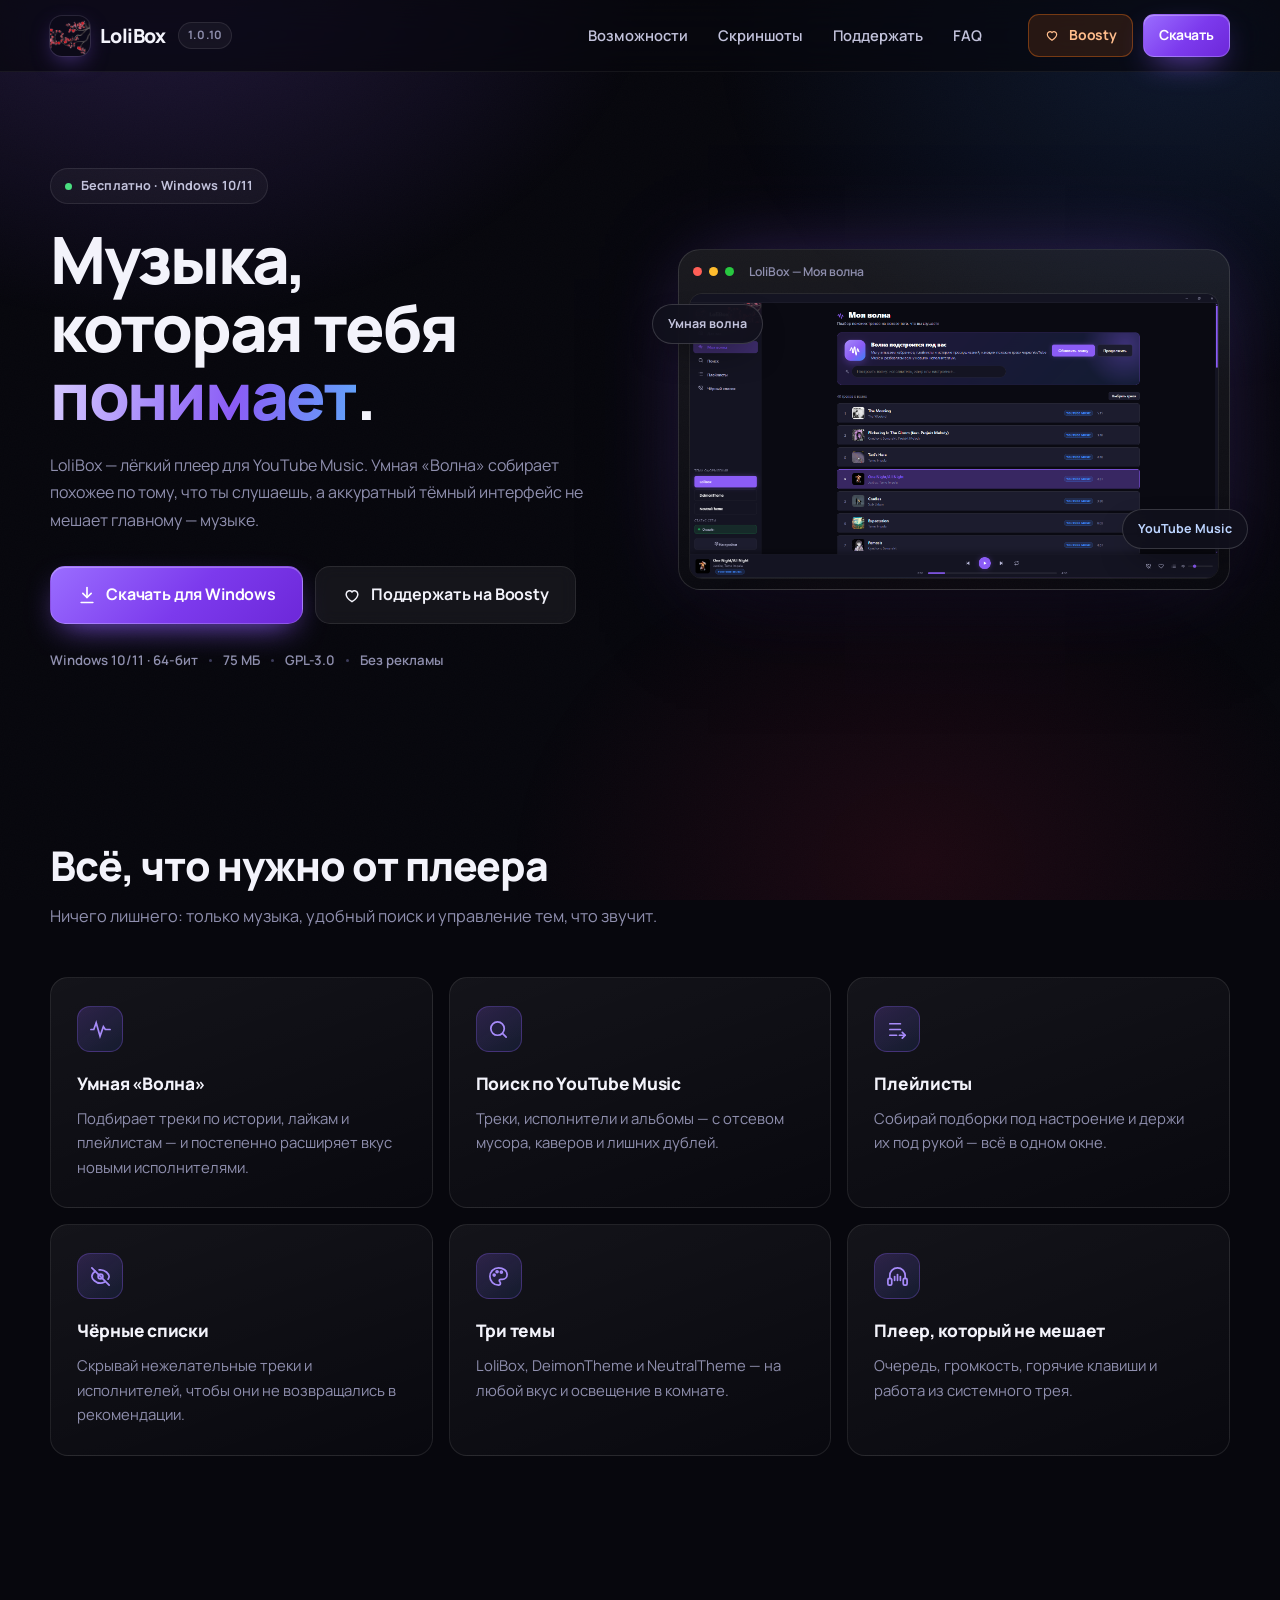
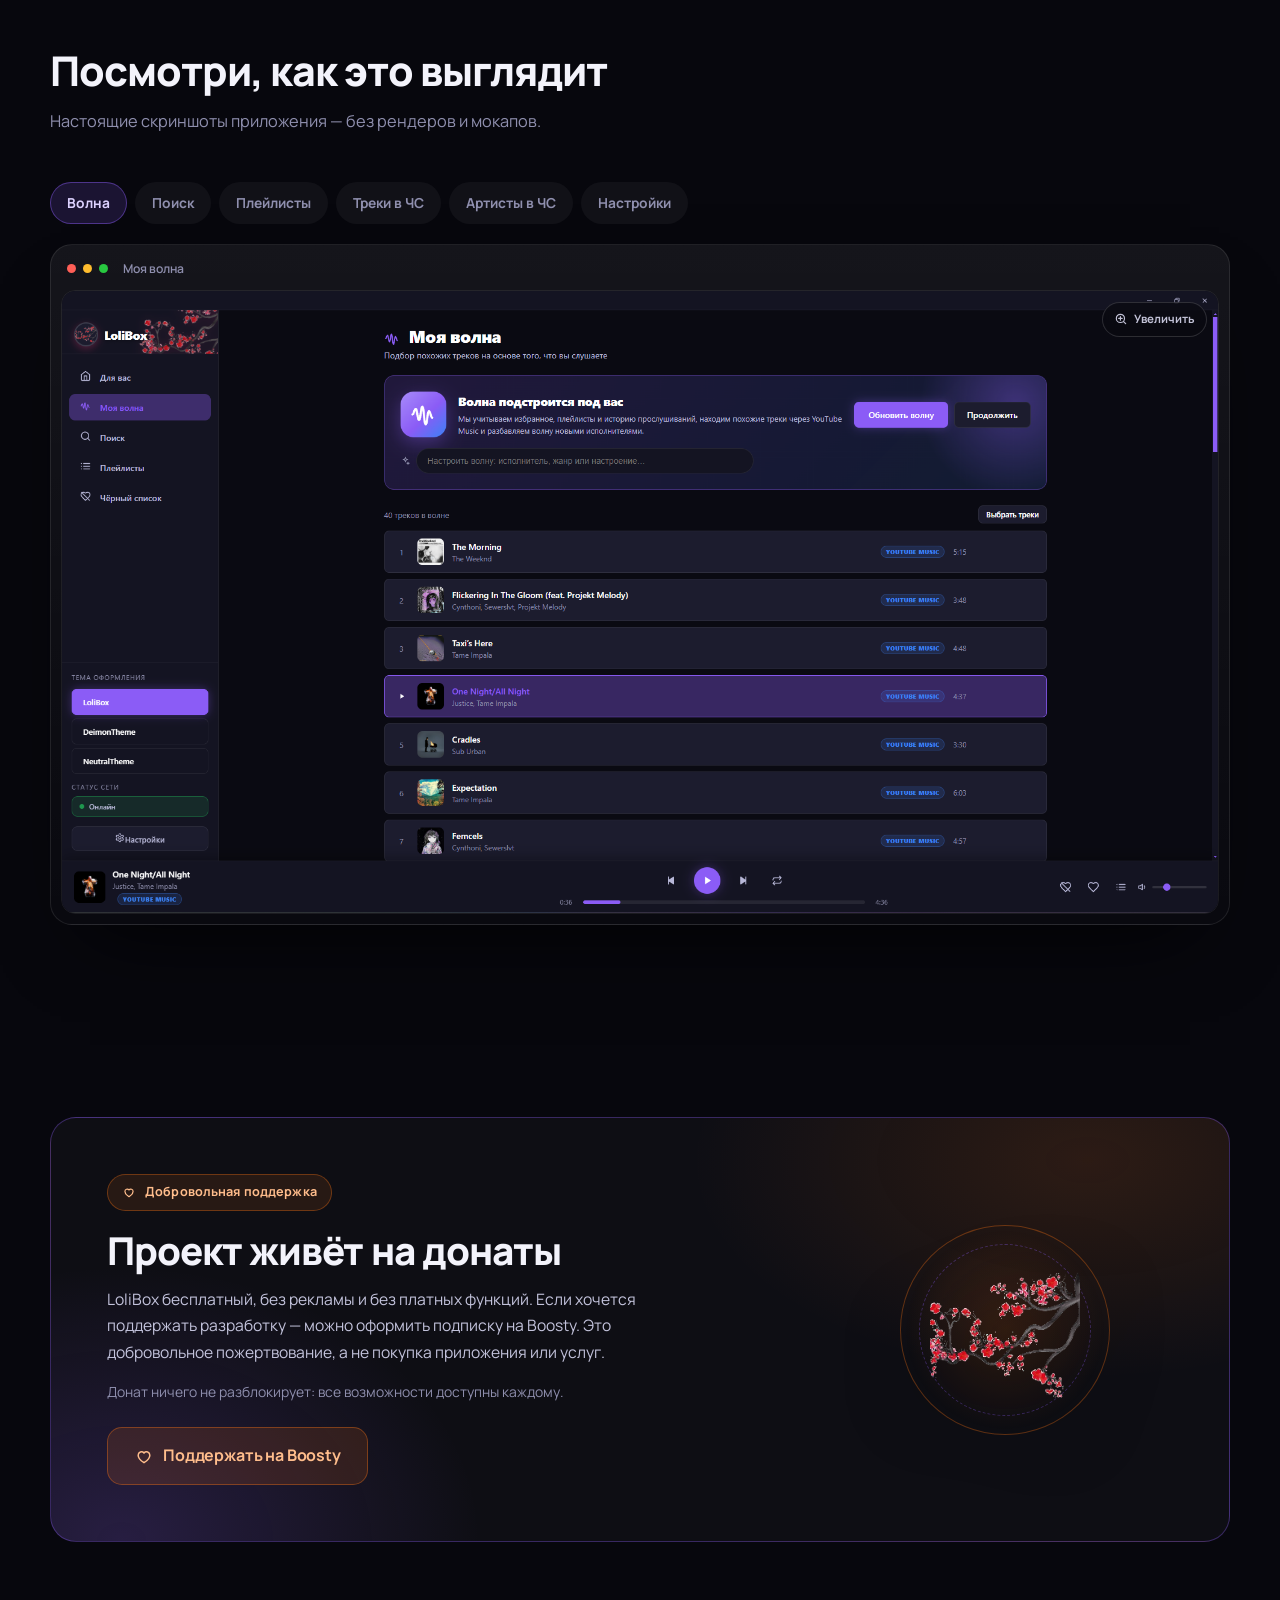
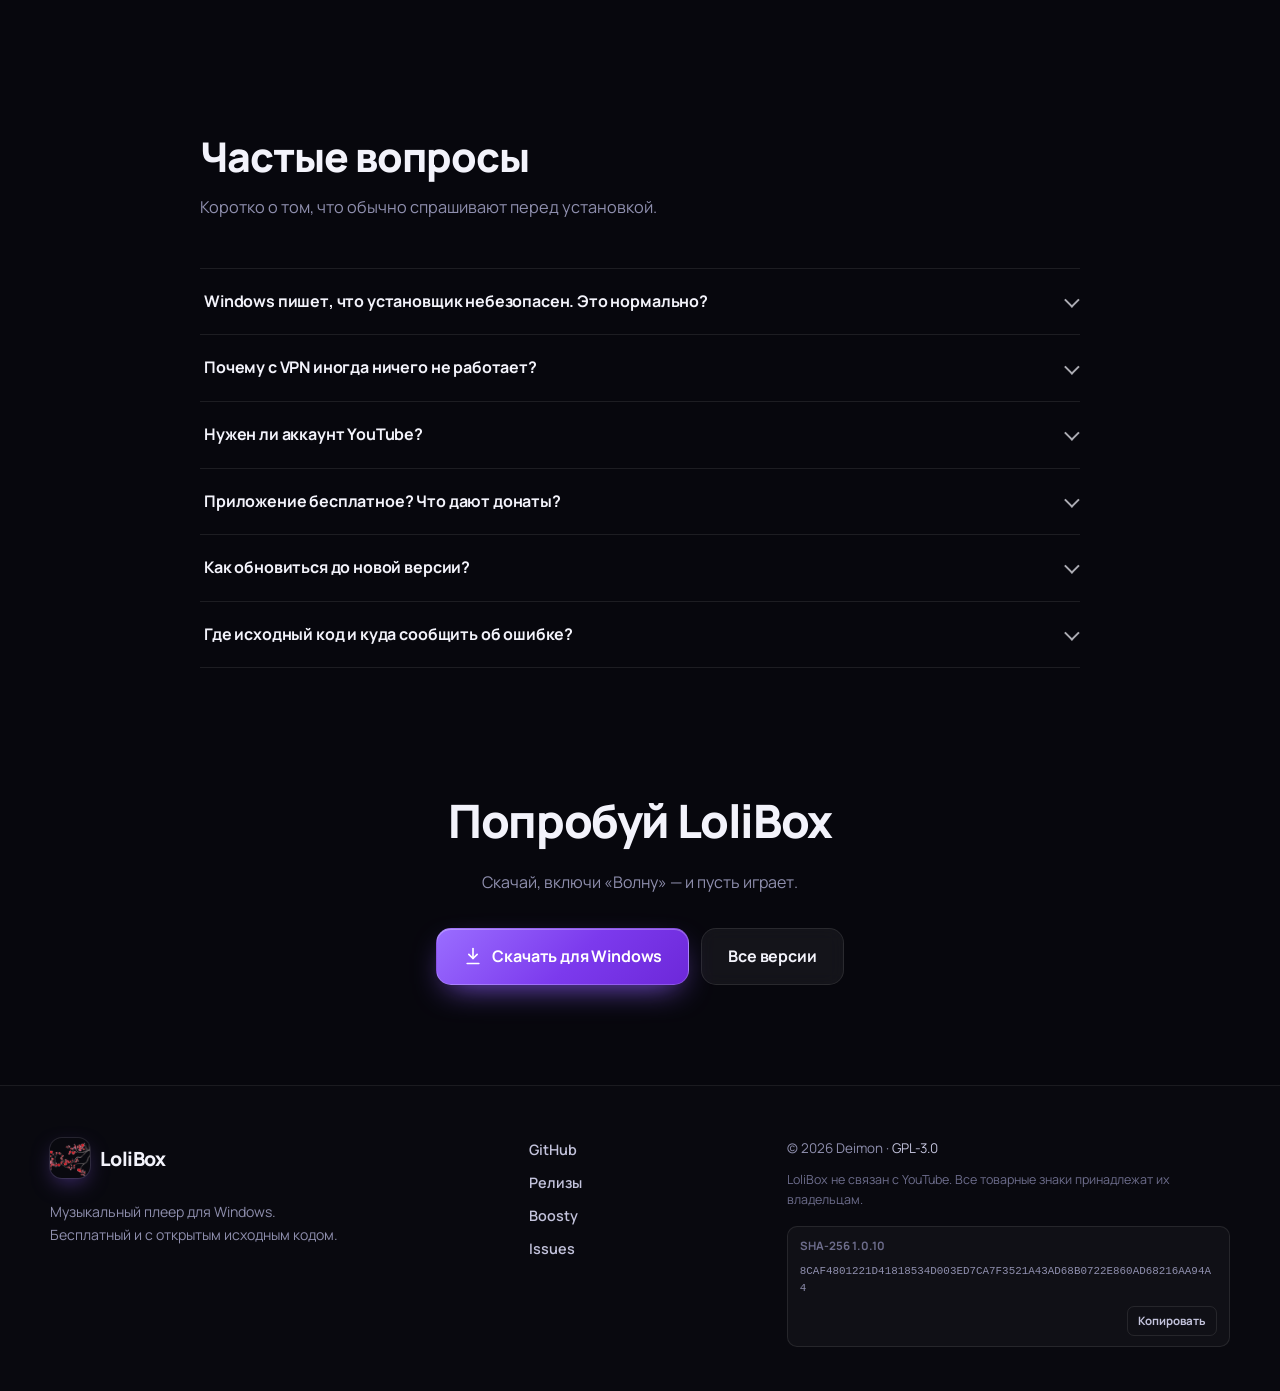
==== index.html @ 591a40e1 "site: initial" ====
<!doctype html>
<html lang="ru">
<head>
  <meta charset="utf-8">
  <meta name="viewport" content="width=device-width, initial-scale=1">
  <title>LoliBox — музыкальный плеер для Windows</title>
  <meta name="description" content="LoliBox — бесплатный плеер для YouTube Music на Windows: умная «Волна», поиск, плейлисты, чёрные списки и тёмные темы. Без рекламы и подписок.">
  <meta name="theme-color" content="#08080f">
  <meta name="color-scheme" content="dark">

  <link rel="canonical" href="https://lolibox.pages.dev/">

  <meta property="og:type" content="website">
  <meta property="og:site_name" content="LoliBox">
  <meta property="og:locale" content="ru_RU">
  <meta property="og:url" content="https://lolibox.pages.dev/">
  <meta property="og:title" content="LoliBox — музыкальный плеер для Windows">
  <meta property="og:description" content="Бесплатный плеер для YouTube Music: умная «Волна», плейлисты, чёрные списки и тёмные темы.">
  <meta property="og:image" content="https://lolibox.pages.dev/assets/og-image.png">
  <meta property="og:image:width" content="1200">
  <meta property="og:image:height" content="630">
  <meta property="og:image:alt" content="LoliBox — музыкальный плеер для Windows">
  <meta name="twitter:card" content="summary_large_image">
  <meta name="twitter:image" content="https://lolibox.pages.dev/assets/og-image.png">

  <link rel="icon" href="favicon.ico" sizes="any">
  <link rel="apple-touch-icon" href="assets/apple-touch-icon.png">
  <link rel="preload" href="assets/fonts/manrope-cyrillic.woff2" as="font" type="font/woff2" crossorigin>
  <link rel="preload" href="assets/fonts/manrope-latin.woff2" as="font" type="font/woff2" crossorigin>
  <link rel="stylesheet" href="styles.css">
</head>
<body>
  <div class="bg-glow" aria-hidden="true"></div>
  <div class="bg-noise" aria-hidden="true"></div>

  <header class="site-header">
    <div class="container header-inner">
      <a class="brand" href="#top" aria-label="LoliBox — на главную">
        <img class="brand-logo" src="assets/logo.png" alt="" width="40" height="40">
        <span class="brand-name">LoliBox</span>
        <span class="brand-version" data-version>1.0.10</span>
      </a>

      <nav class="site-nav" aria-label="Основная навигация">
        <a href="#features">Возможности</a>
        <a href="#screenshots">Скриншоты</a>
        <a href="#donate">Поддержать</a>
        <a href="#faq">FAQ</a>
      </nav>

      <div class="header-actions">
        <a class="btn btn-boosty btn-sm" href="https://boosty.to/de1mon" target="_blank" rel="noopener noreferrer">
          <svg viewBox="0 0 24 24" width="16" height="16" fill="none" stroke="currentColor" stroke-width="1.8" aria-hidden="true"><path d="M12 20s-7-4.35-7-9a4 4 0 0 1 7-2.65A4 4 0 0 1 19 11c0 4.65-7 9-7 9Z"/></svg>
          Boosty
        </a>
        <a class="btn btn-primary btn-sm" href="https://github.com/Deirmos/LoliBox/releases/download/v1.0.10/LoliBox-Setup-1.0.10.exe" data-download>
          Скачать
        </a>
      </div>
    </div>
  </header>

  <main id="top">
    <!-- ── Hero ─────────────────────────────────────────────── -->
    <section class="hero">
      <div class="container hero-grid">
        <div class="hero-copy reveal">
          <span class="eyebrow">
            <span class="pulse-dot" aria-hidden="true"></span>
            Бесплатно · Windows 10/11
          </span>

          <h1>
            Музыка,<br>
            которая тебя <span class="gradient">понимает</span>.
          </h1>

          <p class="lead">
            LoliBox — лёгкий плеер для YouTube Music. Умная «Волна» собирает похожее
            по тому, что ты слушаешь, а аккуратный тёмный интерфейс не мешает
            главному — музыке.
          </p>

          <div class="cta-row">
            <a class="btn btn-primary btn-lg" href="https://github.com/Deirmos/LoliBox/releases/download/v1.0.10/LoliBox-Setup-1.0.10.exe" data-download>
              <svg viewBox="0 0 24 24" width="20" height="20" fill="none" stroke="currentColor" stroke-width="2" stroke-linecap="round" stroke-linejoin="round" aria-hidden="true"><path d="M12 3v12"/><path d="m7 10 5 5 5-5"/><path d="M5 21h14"/></svg>
              <span>Скачать для Windows</span>
            </a>
            <a class="btn btn-ghost btn-lg" href="https://boosty.to/de1mon" target="_blank" rel="noopener noreferrer">
              <svg viewBox="0 0 24 24" width="20" height="20" fill="none" stroke="currentColor" stroke-width="1.8" aria-hidden="true"><path d="M12 20s-7-4.35-7-9a4 4 0 0 1 7-2.65A4 4 0 0 1 19 11c0 4.65-7 9-7 9Z"/></svg>
              Поддержать на Boosty
            </a>
          </div>

          <ul class="hero-meta">
            <li>Windows 10/11 · 64-бит</li>
            <li><span data-size>75 МБ</span></li>
            <li>GPL-3.0</li>
            <li>Без рекламы</li>
          </ul>
        </div>

        <div class="hero-visual reveal">
          <div class="app-frame">
            <div class="app-frame-bar" aria-hidden="true">
              <span></span><span></span><span></span>
              <em>LoliBox — Моя волна</em>
            </div>
            <img src="assets/screenshots/wave.png"
                 alt="Главный экран LoliBox с подборкой «Моя волна»"
                 width="1920" height="1027" fetchpriority="high" decoding="async">
          </div>
          <span class="float-chip float-chip-a">Умная волна</span>
          <span class="float-chip float-chip-b">YouTube Music</span>
        </div>
      </div>
    </section>

    <!-- ── Features ─────────────────────────────────────────── -->
    <section class="section" id="features">
      <div class="container">
        <div class="section-head reveal">
          <h2>Всё, что нужно от плеера</h2>
          <p>Ничего лишнего: только музыка, удобный поиск и управление тем, что звучит.</p>
        </div>

        <div class="feature-grid">
          <article class="feature-card reveal">
            <div class="feature-icon">
              <svg viewBox="0 0 24 24" fill="none" stroke="currentColor" stroke-width="1.8" stroke-linecap="round" aria-hidden="true"><path d="M2 12h3l2.5-7 4 14 3.5-10 2 3H22"/></svg>
            </div>
            <h3>Умная «Волна»</h3>
            <p>Подбирает треки по истории, лайкам и плейлистам — и постепенно расширяет вкус новыми исполнителями.</p>
          </article>

          <article class="feature-card reveal">
            <div class="feature-icon">
              <svg viewBox="0 0 24 24" fill="none" stroke="currentColor" stroke-width="1.8" stroke-linecap="round" aria-hidden="true"><circle cx="11" cy="11" r="7"/><path d="m20 20-3.6-3.6"/></svg>
            </div>
            <h3>Поиск по YouTube Music</h3>
            <p>Треки, исполнители и альбомы — с отсевом мусора, каверов и лишних дублей.</p>
          </article>

          <article class="feature-card reveal">
            <div class="feature-icon">
              <svg viewBox="0 0 24 24" fill="none" stroke="currentColor" stroke-width="1.8" stroke-linecap="round" stroke-linejoin="round" aria-hidden="true"><path d="M4 6h11"/><path d="M4 12h11"/><path d="M4 18h7"/><path d="m17 15 3 3-3 3"/><path d="M20 18h-6"/></svg>
            </div>
            <h3>Плейлисты</h3>
            <p>Собирай подборки под настроение и держи их под рукой — всё в одном окне.</p>
          </article>

          <article class="feature-card reveal">
            <div class="feature-icon">
              <svg viewBox="0 0 24 24" fill="none" stroke="currentColor" stroke-width="1.8" stroke-linecap="round" stroke-linejoin="round" aria-hidden="true"><path d="M3 3l18 18"/><path d="M10.6 5.1A9.8 9.8 0 0 1 12 5c5 0 9 4.5 9 7 0 .8-.4 1.8-1.1 2.8"/><path d="M6.6 6.6C4.4 8 3 10.1 3 12c0 2.5 4 7 9 7 1.6 0 3-.5 4.3-1.2"/><circle cx="12" cy="12" r="2.5"/></svg>
            </div>
            <h3>Чёрные списки</h3>
            <p>Скрывай нежелательные треки и исполнителей, чтобы они не возвращались в рекомендации.</p>
          </article>

          <article class="feature-card reveal">
            <div class="feature-icon">
              <svg viewBox="0 0 24 24" fill="none" stroke="currentColor" stroke-width="1.8" stroke-linecap="round" stroke-linejoin="round" aria-hidden="true"><path d="M12 3a9 9 0 1 0 0 18c1.4 0 2-1 2-2 0-1.4-1.2-1.6-1.2-2.6 0-.8.7-1.4 1.6-1.4H16a5 5 0 0 0 5-5c0-4-4-7-9-7Z"/><circle cx="7.5" cy="10.5" r="1"/><circle cx="10.5" cy="7" r="1"/><circle cx="15" cy="7.5" r="1"/></svg>
            </div>
            <h3>Три темы</h3>
            <p>LoliBox, DeimonTheme и NeutralTheme — на любой вкус и освещение в комнате.</p>
          </article>

          <article class="feature-card reveal">
            <div class="feature-icon">
              <svg viewBox="0 0 24 24" fill="none" stroke="currentColor" stroke-width="1.8" stroke-linecap="round" stroke-linejoin="round" aria-hidden="true"><path d="M4 14v-3a8 8 0 0 1 16 0v3"/><rect x="2" y="14" width="4" height="7" rx="1.5"/><rect x="18" y="14" width="4" height="7" rx="1.5"/><path d="M9 12v4"/><path d="M12 10v6"/><path d="M15 12v4"/></svg>
            </div>
            <h3>Плеер, который не мешает</h3>
            <p>Очередь, громкость, горячие клавиши и работа из системного трея.</p>
          </article>
        </div>
      </div>
    </section>

    <!-- ── Screenshots ──────────────────────────────────────── -->
    <section class="section" id="screenshots">
      <div class="container">
        <div class="section-head reveal">
          <h2>Посмотри, как это выглядит</h2>
          <p>Настоящие скриншоты приложения — без рендеров и мокапов.</p>
        </div>

        <div class="shot-tabs reveal" role="tablist" aria-label="Экраны приложения">
          <button class="shot-tab is-active" role="tab" aria-selected="true" data-shot="assets/screenshots/wave.png" data-title="Моя волна" data-alt="Экран «Моя волна» с подборкой треков">Волна</button>
          <button class="shot-tab" role="tab" aria-selected="false" data-shot="assets/screenshots/search.png" data-title="Поиск" data-alt="Экран поиска по YouTube Music">Поиск</button>
          <button class="shot-tab" role="tab" aria-selected="false" data-shot="assets/screenshots/playlists.png" data-title="Плейлисты" data-alt="Экран со списком плейлистов">Плейлисты</button>
          <button class="shot-tab" role="tab" aria-selected="false" data-shot="assets/screenshots/blacklist-tracks.png" data-title="Чёрный список — треки" data-alt="Чёрный список треков">Треки в ЧС</button>
          <button class="shot-tab" role="tab" aria-selected="false" data-shot="assets/screenshots/blacklist-artists.png" data-title="Чёрный список — исполнители" data-alt="Чёрный список исполнителей">Артисты в ЧС</button>
          <button class="shot-tab" role="tab" aria-selected="false" data-shot="assets/screenshots/settings.png" data-title="Настройки" data-alt="Экран настроек приложения">Настройки</button>
        </div>

        <figure class="shot-frame reveal">
          <div class="shot-frame-bar" aria-hidden="true">
            <span></span><span></span><span></span>
            <em data-shot-title>Моя волна</em>
          </div>
          <button class="shot-open" type="button" aria-label="Открыть скриншот на весь экран">
            <span class="shot-zoom" aria-hidden="true">
              <svg viewBox="0 0 24 24" width="14" height="14" fill="none" stroke="currentColor" stroke-width="2" stroke-linecap="round" aria-hidden="true"><circle cx="11" cy="11" r="7"/><path d="m20 20-3.6-3.6"/><path d="M11 8v6"/><path d="M8 11h6"/></svg>
              Увеличить
            </span>
            <img data-shot-image src="assets/screenshots/wave.png"
                 alt="Экран «Моя волна» с подборкой треков"
                 width="1920" height="1027" decoding="async">
          </button>
        </figure>
      </div>
    </section>

    <!-- ── Donate ───────────────────────────────────────────── -->
    <section class="section" id="donate">
      <div class="container">
        <div class="donate-card reveal">
          <div class="donate-copy">
            <span class="eyebrow eyebrow-boosty">
              <svg viewBox="0 0 24 24" width="14" height="14" fill="none" stroke="currentColor" stroke-width="2" aria-hidden="true"><path d="M12 20s-7-4.35-7-9a4 4 0 0 1 7-2.65A4 4 0 0 1 19 11c0 4.65-7 9-7 9Z"/></svg>
              Добровольная поддержка
            </span>
            <h2>Проект живёт на донаты</h2>
            <p>
              LoliBox бесплатный, без рекламы и без платных функций. Если хочется
              поддержать разработку — можно оформить подписку на Boosty.
              Это добровольное пожертвование, а не покупка приложения или услуг.
            </p>
            <p class="donate-note">Донат ничего не разблокирует: все возможности доступны каждому.</p>
            <a class="btn btn-boosty btn-lg" href="https://boosty.to/de1mon" target="_blank" rel="noopener noreferrer">
              <svg viewBox="0 0 24 24" width="20" height="20" fill="none" stroke="currentColor" stroke-width="1.8" aria-hidden="true"><path d="M12 20s-7-4.35-7-9a4 4 0 0 1 7-2.65A4 4 0 0 1 19 11c0 4.65-7 9-7 9Z"/></svg>
              Поддержать на Boosty
            </a>
          </div>
          <div class="donate-art" aria-hidden="true">
            <div class="donate-ring"></div>
            <img src="assets/logo.png" alt="" width="180" height="180" loading="lazy">
          </div>
        </div>
      </div>
    </section>

    <!-- ── FAQ ──────────────────────────────────────────────── -->
    <section class="section" id="faq">
      <div class="container faq-container">
        <div class="section-head reveal">
          <h2>Частые вопросы</h2>
          <p>Коротко о том, что обычно спрашивают перед установкой.</p>
        </div>

        <div class="faq-list reveal">
          <details>
            <summary>Windows пишет, что установщик небезопасен. Это нормально?</summary>
            <p>
              Да. Установщик не подписан платным сертификатом, поэтому SmartScreen
              предупреждает о неизвестном издателе. Нажмите «Подробнее» →
              «Выполнить в любом случае». Скачивайте файл только с этой страницы
              или из раздела Releases на GitHub.
            </p>
          </details>

          <details>
            <summary>Почему с VPN иногда ничего не работает?</summary>
            <p>
              YouTube Music может ограничивать запросы с IP-адресов VPN и дата-центров.
              В этом случае приложение переключается на резервный поиск через yt-dlp,
              но результаты могут быть беднее. Если есть возможность, попробуйте
              без VPN или с другим сервером.
            </p>
          </details>

          <details>
            <summary>Нужен ли аккаунт YouTube?</summary>
            <p>
              Нет. Приложение не просит логин, пароль или доступ к аккаунту —
              оно работает с публичным каталогом YouTube Music.
            </p>
          </details>

          <details>
            <summary>Приложение бесплатное? Что дают донаты?</summary>
            <p>
              Да, LoliBox бесплатный, а исходный код открыт под GPL-3.0.
              Донаты — добровольная поддержка разработки. Они не открывают
              дополнительные функции и ничего не ограничивают.
            </p>
          </details>

          <details>
            <summary>Как обновиться до новой версии?</summary>
            <p>
              Скачайте новый установщик с этой страницы или со страницы релизов.
              Настройки, плейлисты и чёрные списки сохраняются при обновлении.
            </p>
          </details>

          <details>
            <summary>Где исходный код и куда сообщить об ошибке?</summary>
            <p>
              Код и история версий — на
              <a href="https://github.com/Deirmos/LoliBox" target="_blank" rel="noopener noreferrer">GitHub</a>.
              Об ошибках и пожеланиях лучше писать в
              <a href="https://github.com/Deirmos/LoliBox/issues" target="_blank" rel="noopener noreferrer">Issues</a>.
            </p>
          </details>
        </div>
      </div>
    </section>

    <!-- ── Final CTA ────────────────────────────────────────── -->
    <section class="final-cta">
      <div class="container reveal">
        <h2>Попробуй LoliBox</h2>
        <p>Скачай, включи «Волну» — и пусть играет.</p>
        <div class="cta-row cta-center">
          <a class="btn btn-primary btn-lg" href="https://github.com/Deirmos/LoliBox/releases/download/v1.0.10/LoliBox-Setup-1.0.10.exe" data-download>
            <svg viewBox="0 0 24 24" width="20" height="20" fill="none" stroke="currentColor" stroke-width="2" stroke-linecap="round" stroke-linejoin="round" aria-hidden="true"><path d="M12 3v12"/><path d="m7 10 5 5 5-5"/><path d="M5 21h14"/></svg>
            <span>Скачать для Windows</span>
          </a>
          <a class="btn btn-ghost btn-lg" href="https://github.com/Deirmos/LoliBox/releases" target="_blank" rel="noopener noreferrer">Все версии</a>
        </div>
      </div>
    </section>
  </main>

  <footer class="site-footer">
    <div class="container footer-grid">
      <div class="footer-brand">
        <a class="brand" href="#top" aria-label="LoliBox — на главную">
          <img class="brand-logo" src="assets/logo.png" alt="" width="34" height="34">
          <span class="brand-name">LoliBox</span>
        </a>
        <p>Музыкальный плеер для Windows.<br>Бесплатный и с открытым исходным кодом.</p>
      </div>

      <nav class="footer-links" aria-label="Ссылки">
        <a href="https://github.com/Deirmos/LoliBox" target="_blank" rel="noopener noreferrer">GitHub</a>
        <a href="https://github.com/Deirmos/LoliBox/releases" target="_blank" rel="noopener noreferrer">Релизы</a>
        <a href="https://boosty.to/de1mon" target="_blank" rel="noopener noreferrer">Boosty</a>
        <a href="https://github.com/Deirmos/LoliBox/issues" target="_blank" rel="noopener noreferrer">Issues</a>
      </nav>

      <div class="footer-meta">
        <p>© <span data-year>2026</span> Deimon · <a href="https://github.com/Deirmos/LoliBox/blob/main/LICENSE" target="_blank" rel="noopener noreferrer">GPL-3.0</a></p>
        <p class="footer-fine">LoliBox не связан с YouTube. Все товарные знаки принадлежат их владельцам.</p>
        <div class="sha-row" data-sha-row>
          <span>SHA-256 <span data-sha-version>1.0.10</span></span>
          <code data-sha>8CAF4801221D41818534D003ED7CA7F3521A43AD68B0722E860AD68216AA94A4</code>
          <button class="copy-btn" type="button" data-copy-sha aria-label="Скопировать контрольную сумму">Копировать</button>
        </div>
      </div>
    </div>
  </footer>

  <!-- ── Lightbox ───────────────────────────────────────────── -->
  <div class="lightbox" data-lightbox hidden role="dialog" aria-modal="true" aria-label="Просмотр скриншота">
    <button class="lightbox-close" type="button" data-lightbox-close aria-label="Закрыть">
      <svg viewBox="0 0 24 24" width="22" height="22" fill="none" stroke="currentColor" stroke-width="2" stroke-linecap="round" aria-hidden="true"><path d="m6 6 12 12"/><path d="m18 6-12 12"/></svg>
    </button>
    <button class="lightbox-nav lightbox-prev" type="button" data-lightbox-prev aria-label="Предыдущий скриншот">
      <svg viewBox="0 0 24 24" width="24" height="24" fill="none" stroke="currentColor" stroke-width="2" stroke-linecap="round" stroke-linejoin="round" aria-hidden="true"><path d="m14 6-6 6 6 6"/></svg>
    </button>
    <img data-lightbox-image src="assets/screenshots/wave.png" alt="">
    <button class="lightbox-nav lightbox-next" type="button" data-lightbox-next aria-label="Следующий скриншот">
      <svg viewBox="0 0 24 24" width="24" height="24" fill="none" stroke="currentColor" stroke-width="2" stroke-linecap="round" stroke-linejoin="round" aria-hidden="true"><path d="m10 6 6 6-6 6"/></svg>
    </button>
  </div>

  <script src="script.js" defer></script>
</body>
</html>
---- styles.css ----
/* ── Fonts ─────────────────────────────────────────────────── */
@font-face {
  font-family: 'Manrope';
  font-style: normal;
  font-weight: 400 800;
  font-display: swap;
  src: url('assets/fonts/manrope-cyrillic.woff2') format('woff2');
  unicode-range: U+0301, U+0400-045F, U+0490-0491, U+04B0-04B1, U+2116;
}
@font-face {
  font-family: 'Manrope';
  font-style: normal;
  font-weight: 400 800;
  font-display: swap;
  src: url('assets/fonts/manrope-latin-ext.woff2') format('woff2');
  unicode-range: U+0100-02BA, U+02BD-02C5, U+02C7-02CC, U+02CE-02D7, U+02DD-02FF, U+0304, U+0308, U+0329, U+1D00-1DBF, U+1E00-1E9F, U+1EF2-1EFF, U+2020, U+20A0-20AB, U+20AD-20C4, U+2113, U+2C60-2C7F, U+A720-A7FF;
}
@font-face {
  font-family: 'Manrope';
  font-style: normal;
  font-weight: 400 800;
  font-display: swap;
  src: url('assets/fonts/manrope-latin.woff2') format('woff2');
  unicode-range: U+0000-00FF, U+0131, U+0152-0153, U+02BB-02BC, U+02C6, U+02DA, U+02DC, U+0304, U+0308, U+0329, U+2000-206F, U+20AC, U+2122, U+2191, U+2193, U+2212, U+2215, U+FEFF, U+FFFD;
}

/* ── Tokens ────────────────────────────────────────────────── */
:root {
  --bg: #07070d;
  --bg-soft: #0d0d16;
  --surface: rgba(255, 255, 255, 0.045);
  --surface-strong: rgba(255, 255, 255, 0.07);
  --border: rgba(255, 255, 255, 0.09);
  --border-strong: rgba(255, 255, 255, 0.16);
  --text: #f3f3fb;
  --text-soft: #c3c3dc;
  --muted: #8f8fae;
  --accent: #8b5cf6;
  --accent-soft: #a78bfa;
  --accent-2: #3b82f6;
  --accent-3: #e11d48;
  --boosty: #f97316;
  --radius: 18px;
  --radius-lg: 26px;
  --container: 1180px;
  --ease: cubic-bezier(0.2, 0.7, 0.2, 1);
  --header-h: 72px;
}

/* ── Reset ─────────────────────────────────────────────────── */
*,
*::before,
*::after { box-sizing: border-box; }

* { margin: 0; }

html {
  scroll-behavior: smooth;
  scroll-padding-top: calc(var(--header-h) + 24px);
  -webkit-text-size-adjust: 100%;
}

body {
  min-height: 100%;
  background: var(--bg);
  color: var(--text);
  font-family: 'Manrope', 'Segoe UI', Roboto, Helvetica, Arial, sans-serif;
  font-size: 16px;
  line-height: 1.6;
  -webkit-font-smoothing: antialiased;
  text-rendering: optimizeLegibility;
  overflow-x: hidden;
}

img { display: block; max-width: 100%; height: auto; }
a { color: inherit; text-decoration: none; }
button { font: inherit; color: inherit; background: none; border: 0; cursor: pointer; }
ul { list-style: none; padding: 0; }

::selection { background: rgba(139, 92, 246, 0.35); color: #fff; }

:focus-visible {
  outline: 2px solid var(--accent-soft);
  outline-offset: 3px;
  border-radius: 6px;
}

::-webkit-scrollbar { width: 12px; height: 12px; }
::-webkit-scrollbar-track { background: var(--bg-soft); }
::-webkit-scrollbar-thumb {
  background: #2a2a44;
  border: 3px solid var(--bg-soft);
  border-radius: 999px;
}
::-webkit-scrollbar-thumb:hover { background: #3b3b60; }

/* ── Background ────────────────────────────────────────────── */
.bg-glow {
  position: fixed;
  inset: 0;
  z-index: -2;
  pointer-events: none;
  background:
    radial-gradient(52rem 40rem at 12% -8%, rgba(139, 92, 246, 0.22), transparent 62%),
    radial-gradient(44rem 34rem at 92% 4%, rgba(59, 130, 246, 0.14), transparent 66%),
    radial-gradient(38rem 30rem at 72% 96%, rgba(225, 29, 72, 0.1), transparent 68%);
}

.bg-noise {
  position: fixed;
  inset: 0;
  z-index: -1;
  pointer-events: none;
  opacity: 0.035;
  background-image: url("data:image/svg+xml,%3Csvg xmlns='http://www.w3.org/2000/svg' width='160' height='160'%3E%3Cfilter id='n'%3E%3CfeTurbulence type='fractalNoise' baseFrequency='0.85' numOctaves='2' stitchTiles='stitch'/%3E%3C/filter%3E%3Crect width='160' height='160' filter='url(%23n)' opacity='0.55'/%3E%3C/svg%3E");
}

/* ── Layout ────────────────────────────────────────────────── */
.container {
  width: min(100% - 48px, var(--container));
  margin-inline: auto;
}

.section { padding: 96px 0; }

.section-head {
  max-width: 640px;
  margin-bottom: 48px;
}

.section-head h2 {
  font-size: clamp(1.9rem, 3.2vw, 2.7rem);
  line-height: 1.12;
  letter-spacing: -0.025em;
  font-weight: 800;
}

.section-head p {
  margin-top: 14px;
  color: var(--muted);
  font-size: 1.02rem;
}

/* ── Header ────────────────────────────────────────────────── */
.site-header {
  position: sticky;
  top: 0;
  z-index: 50;
  height: var(--header-h);
  background: rgba(7, 7, 13, 0.72);
  border-bottom: 1px solid rgba(255, 255, 255, 0.06);
  backdrop-filter: blur(18px) saturate(140%);
  -webkit-backdrop-filter: blur(18px) saturate(140%);
}

.header-inner {
  height: 100%;
  display: flex;
  align-items: center;
  gap: 28px;
}

.brand {
  display: inline-flex;
  align-items: center;
  gap: 10px;
  flex: none;
}

.brand-logo {
  width: 40px;
  height: 40px;
  border-radius: 12px;
  object-fit: cover;
  box-shadow: 0 0 0 1px rgba(255, 255, 255, 0.1), 0 8px 24px -8px rgba(139, 92, 246, 0.7);
}

.brand-name {
  font-weight: 800;
  font-size: 1.22rem;
  letter-spacing: -0.03em;
}

.brand-version {
  margin-left: 2px;
  padding: 3px 9px;
  border: 1px solid var(--border);
  border-radius: 999px;
  background: var(--surface);
  color: var(--muted);
  font-size: 0.72rem;
  font-weight: 700;
  letter-spacing: 0.02em;
}

.site-nav {
  display: flex;
  align-items: center;
  gap: 6px;
  margin-left: auto;
}

.site-nav a {
  padding: 8px 12px;
  border-radius: 9px;
  color: var(--text-soft);
  font-size: 0.92rem;
  font-weight: 600;
  transition: color 0.2s, background 0.2s;
}

.site-nav a:hover {
  color: var(--text);
  background: var(--surface);
}

.header-actions {
  display: flex;
  align-items: center;
  gap: 10px;
  margin-left: 6px;
}

.header-actions-end { margin-left: auto; }

/* ── Buttons ───────────────────────────────────────────────── */
.btn {
  display: inline-flex;
  align-items: center;
  justify-content: center;
  gap: 9px;
  padding: 12px 20px;
  border: 1px solid transparent;
  border-radius: 13px;
  font-size: 0.95rem;
  font-weight: 700;
  letter-spacing: -0.01em;
  white-space: nowrap;
  transition: transform 0.2s var(--ease), box-shadow 0.2s var(--ease),
    background 0.2s, border-color 0.2s, color 0.2s;
}

.btn svg { flex: none; }

.btn-primary {
  background: linear-gradient(135deg, #9a6dff, #7c3aed 55%, #6d28d9);
  color: #fff;
  border-color: rgba(255, 255, 255, 0.18);
  box-shadow:
    inset 0 1px 0 rgba(255, 255, 255, 0.28),
    0 12px 32px -12px rgba(139, 92, 246, 0.95);
}

.btn-primary:hover {
  transform: translateY(-2px);
  box-shadow:
    inset 0 1px 0 rgba(255, 255, 255, 0.32),
    0 18px 42px -12px rgba(139, 92, 246, 1);
}

.btn-primary:active { transform: translateY(0); }

.btn-ghost {
  background: rgba(255, 255, 255, 0.055);
  border-color: var(--border);
  color: var(--text);
  backdrop-filter: blur(8px);
}

.btn-ghost:hover {
  background: rgba(255, 255, 255, 0.1);
  border-color: var(--border-strong);
  transform: translateY(-2px);
}

.btn-boosty {
  background: rgba(249, 115, 22, 0.13);
  border-color: rgba(249, 115, 22, 0.38);
  color: #ffbd8c;
}

.btn-boosty:hover {
  background: rgba(249, 115, 22, 0.2);
  border-color: rgba(249, 115, 22, 0.6);
  color: #ffd3b0;
  transform: translateY(-2px);
}

.btn-sm { padding: 9px 15px; font-size: 0.87rem; border-radius: 11px; }
.btn-lg { padding: 15px 26px; font-size: 1rem; border-radius: 15px; }

/* ── Hero ──────────────────────────────────────────────────── */
.hero { position: relative; padding: clamp(56px, 8vw, 96px) 0 clamp(48px, 6vw, 76px); }

.hero-grid {
  display: grid;
  grid-template-columns: minmax(0, 1.02fr) minmax(0, 1fr);
  align-items: center;
  gap: clamp(36px, 5vw, 64px);
}

.eyebrow {
  display: inline-flex;
  align-items: center;
  gap: 9px;
  padding: 7px 14px;
  border: 1px solid var(--border);
  border-radius: 999px;
  background: rgba(255, 255, 255, 0.04);
  color: var(--text-soft);
  font-size: 0.79rem;
  font-weight: 700;
  letter-spacing: 0.01em;
}

.pulse-dot {
  width: 7px;
  height: 7px;
  border-radius: 50%;
  background: #4ade80;
  box-shadow: 0 0 0 0 rgba(74, 222, 128, 0.6);
  animation: pulse 2.4s infinite;
}

@keyframes pulse {
  0% { box-shadow: 0 0 0 0 rgba(74, 222, 128, 0.55); }
  70% { box-shadow: 0 0 0 7px rgba(74, 222, 128, 0); }
  100% { box-shadow: 0 0 0 0 rgba(74, 222, 128, 0); }
}

.hero h1 {
  margin-top: 22px;
  font-size: clamp(2.5rem, 5.1vw, 4.15rem);
  line-height: 1.04;
  letter-spacing: -0.035em;
  font-weight: 800;
}

.gradient {
  background: linear-gradient(100deg, #d8ccff 0%, #a78bfa 35%, #8b5cf6 60%, #60a5fa 100%);
  -webkit-background-clip: text;
  background-clip: text;
  color: transparent;
}

.lead {
  margin-top: 22px;
  max-width: 54ch;
  color: var(--muted);
  font-size: clamp(1rem, 1.15vw, 1.1rem);
  line-height: 1.72;
}

.cta-row {
  display: flex;
  flex-wrap: wrap;
  align-items: center;
  gap: 12px;
  margin-top: 32px;
}

.hero-meta {
  display: flex;
  flex-wrap: wrap;
  align-items: center;
  gap: 0;
  margin-top: 26px;
  color: var(--muted);
  font-size: 0.83rem;
  font-weight: 600;
}

.hero-meta li { display: flex; align-items: center; }
.hero-meta li + li::before {
  content: '';
  width: 3px;
  height: 3px;
  margin: 0 11px;
  border-radius: 50%;
  background: #3d3d5c;
}

/* ── Hero visual ───────────────────────────────────────────── */
.hero-visual { position: relative; }

.app-frame {
  position: relative;
  padding: 10px;
  border: 1px solid rgba(255, 255, 255, 0.12);
  border-radius: 22px;
  background: linear-gradient(180deg, rgba(255, 255, 255, 0.08), rgba(255, 255, 255, 0.015));
  box-shadow:
    0 40px 90px -30px rgba(0, 0, 0, 0.9),
    0 0 90px -30px rgba(139, 92, 246, 0.55);
  transition: transform 0.45s var(--ease), box-shadow 0.45s var(--ease);
}

.app-frame:hover {
  transform: translateY(-5px);
  box-shadow:
    0 50px 110px -30px rgba(0, 0, 0, 0.95),
    0 0 110px -26px rgba(139, 92, 246, 0.7);
}

.app-frame-bar,
.shot-frame-bar {
  display: flex;
  align-items: center;
  gap: 7px;
  padding: 2px 4px 11px;
}

.app-frame-bar span,
.shot-frame-bar span {
  width: 9px;
  height: 9px;
  border-radius: 50%;
  background: #3a3a55;
}

.app-frame-bar span:nth-child(1),
.shot-frame-bar span:nth-child(1) { background: #ff5f57; }
.app-frame-bar span:nth-child(2),
.shot-frame-bar span:nth-child(2) { background: #febc2e; }
.app-frame-bar span:nth-child(3),
.shot-frame-bar span:nth-child(3) { background: #28c840; }

.app-frame-bar em,
.shot-frame-bar em {
  margin-left: 8px;
  min-width: 0;
  overflow: hidden;
  text-overflow: ellipsis;
  white-space: nowrap;
  color: var(--muted);
  font-size: 0.76rem;
  font-style: normal;
  font-weight: 600;
}

.app-frame img {
  width: 100%;
  border-radius: 13px;
  border: 1px solid rgba(255, 255, 255, 0.07);
}

.float-chip {
  position: absolute;
  padding: 9px 15px;
  border: 1px solid rgba(255, 255, 255, 0.16);
  border-radius: 999px;
  background: rgba(17, 17, 28, 0.86);
  backdrop-filter: blur(14px);
  color: var(--text-soft);
  font-size: 0.78rem;
  font-weight: 700;
  box-shadow: 0 14px 34px -14px rgba(0, 0, 0, 0.9);
  animation: float 7s ease-in-out infinite;
}

.float-chip-a { top: 16%; left: -26px; }
.float-chip-b {
  right: -18px;
  bottom: 12%;
  animation-delay: -3.5s;
  color: #bcd4ff;
}

@keyframes float {
  0%, 100% { transform: translateY(0); }
  50% { transform: translateY(-9px); }
}

/* ── Features ──────────────────────────────────────────────── */
.feature-grid {
  display: grid;
  grid-template-columns: repeat(auto-fit, minmax(290px, 1fr));
  gap: 16px;
}

.feature-card {
  position: relative;
  padding: 28px 26px;
  border: 1px solid var(--border);
  border-radius: var(--radius);
  background:
    linear-gradient(160deg, rgba(255, 255, 255, 0.055), rgba(255, 255, 255, 0.012));
  overflow: hidden;
  transition: transform 0.3s var(--ease), border-color 0.3s, box-shadow 0.3s;
}

.feature-card::before {
  content: '';
  position: absolute;
  inset: -1px;
  border-radius: inherit;
  background: radial-gradient(24rem 12rem at var(--mx, 50%) var(--my, 0%), rgba(139, 92, 246, 0.22), transparent 70%);
  opacity: 0;
  transition: opacity 0.35s;
  pointer-events: none;
}

.feature-card:hover {
  transform: translateY(-4px);
  border-color: rgba(139, 92, 246, 0.4);
  box-shadow: 0 24px 50px -24px rgba(0, 0, 0, 0.9);
}

.feature-card:hover::before { opacity: 1; }

.feature-icon {
  display: grid;
  place-items: center;
  width: 46px;
  height: 46px;
  border: 1px solid rgba(139, 92, 246, 0.3);
  border-radius: 13px;
  background: linear-gradient(145deg, rgba(139, 92, 246, 0.22), rgba(59, 130, 246, 0.1));
  color: var(--accent-soft);
}

.feature-icon svg { width: 23px; height: 23px; }

.feature-card h3 {
  margin-top: 18px;
  font-size: 1.08rem;
  font-weight: 800;
  letter-spacing: -0.015em;
}

.feature-card p {
  margin-top: 8px;
  color: var(--muted);
  font-size: 0.93rem;
  line-height: 1.65;
}

/* ── Screenshots ───────────────────────────────────────────── */
.shot-tabs {
  display: flex;
  flex-wrap: wrap;
  gap: 8px;
  margin-bottom: 20px;
}

.shot-tab {
  flex: none;
  padding: 9px 16px;
  border: 1px solid transparent;
  border-radius: 999px;
  background: rgba(255, 255, 255, 0.045);
  color: var(--muted);
  font-size: 0.86rem;
  font-weight: 700;
  white-space: nowrap;
  transition: color 0.2s, background 0.2s, border-color 0.2s;
}

.shot-tab:hover { color: var(--text); background: rgba(255, 255, 255, 0.08); }

.shot-tab.is-active {
  border-color: rgba(139, 92, 246, 0.45);
  background: rgba(139, 92, 246, 0.16);
  color: #ddd2ff;
}

.shot-frame {
  padding: 10px;
  border: 1px solid var(--border);
  border-radius: 22px;
  background: linear-gradient(180deg, rgba(255, 255, 255, 0.06), rgba(255, 255, 255, 0.012));
  box-shadow: 0 40px 80px -40px rgba(0, 0, 0, 0.95);
}

.shot-frame-bar { padding: 4px 6px 12px; }

.shot-open {
  position: relative;
  display: block;
  width: 100%;
  padding: 0;
  border-radius: 14px;
  overflow: hidden;
  cursor: zoom-in;
}

.shot-zoom {
  position: absolute;
  top: 12px;
  right: 12px;
  z-index: 2;
  display: inline-flex;
  align-items: center;
  gap: 6px;
  padding: 7px 11px;
  border: 1px solid rgba(255, 255, 255, 0.16);
  border-radius: 999px;
  background: rgba(10, 10, 18, 0.7);
  backdrop-filter: blur(10px);
  color: #d8d8ee;
  font-size: 0.72rem;
  font-weight: 700;
  pointer-events: none;
  opacity: 0.9;
}

.shot-open img {
  width: 100%;
  border-radius: 14px;
  border: 1px solid rgba(255, 255, 255, 0.07);
  transition: transform 0.5s var(--ease), opacity 0.25s;
}

.shot-open:hover img { transform: scale(1.008); }

.shot-open img.is-swapping { opacity: 0.25; }

/* ── Donate ────────────────────────────────────────────────── */
.donate-card {
  position: relative;
  display: grid;
  grid-template-columns: minmax(0, 1.35fr) minmax(0, 0.65fr);
  align-items: center;
  gap: 32px;
  padding: clamp(30px, 5vw, 56px);
  border: 1px solid rgba(139, 92, 246, 0.34);
  border-radius: var(--radius-lg);
  background:
    radial-gradient(40rem 22rem at 88% 10%, rgba(249, 115, 22, 0.13), transparent 62%),
    radial-gradient(34rem 26rem at 6% 100%, rgba(139, 92, 246, 0.2), transparent 66%),
    rgba(255, 255, 255, 0.03);
  overflow: hidden;
}

.eyebrow-boosty {
  border-color: rgba(249, 115, 22, 0.35);
  background: rgba(249, 115, 22, 0.1);
  color: #ffbd8c;
}

.donate-card h2 {
  margin-top: 18px;
  font-size: clamp(1.8rem, 3vw, 2.5rem);
  line-height: 1.12;
  letter-spacing: -0.025em;
  font-weight: 800;
}

.donate-card p {
  margin-top: 14px;
  max-width: 58ch;
  color: var(--text-soft);
  font-size: 0.98rem;
  line-height: 1.7;
}

.donate-note {
  color: var(--muted) !important;
  font-size: 0.87rem !important;
}

.donate-card .btn { margin-top: 24px; }

.donate-art {
  position: relative;
  display: grid;
  place-items: center;
  min-height: 180px;
}

.donate-art img {
  width: 150px;
  border-radius: 28px;
  filter: drop-shadow(0 24px 40px rgba(0, 0, 0, 0.75));
  position: relative;
  z-index: 1;
}

.donate-ring {
  position: absolute;
  width: 210px;
  height: 210px;
  border-radius: 50%;
  border: 1px solid rgba(249, 115, 22, 0.35);
  background: radial-gradient(circle, rgba(249, 115, 22, 0.16), transparent 68%);
  animation: ring 9s linear infinite;
}

.donate-ring::after {
  content: '';
  position: absolute;
  inset: 18px;
  border-radius: 50%;
  border: 1px dashed rgba(139, 92, 246, 0.35);
}

@keyframes ring {
  to { transform: rotate(360deg); }
}

/* ── FAQ ───────────────────────────────────────────────────── */
.faq-container { max-width: 880px; }

.faq-list {
  border-top: 1px solid var(--border);
}

.faq-list details {
  border-bottom: 1px solid var(--border);
}

.faq-list summary {
  display: flex;
  align-items: center;
  justify-content: space-between;
  gap: 20px;
  padding: 20px 4px;
  font-size: 1rem;
  font-weight: 700;
  letter-spacing: -0.01em;
  cursor: pointer;
  list-style: none;
  transition: color 0.2s;
}

.faq-list summary::-webkit-details-marker { display: none; }
.faq-list summary:hover { color: var(--accent-soft); }

.faq-list summary::after {
  content: '';
  flex: none;
  width: 11px;
  height: 11px;
  border-right: 2px solid currentColor;
  border-bottom: 2px solid currentColor;
  transform: rotate(45deg) translateY(-2px);
  transition: transform 0.25s var(--ease);
  opacity: 0.7;
}

.faq-list details[open] summary::after {
  transform: rotate(-135deg) translateY(-3px);
}

.faq-list details p {
  padding: 0 4px 22px;
  max-width: 68ch;
  color: var(--muted);
  font-size: 0.94rem;
  line-height: 1.7;
}

.faq-list details a {
  color: var(--accent-soft);
  text-decoration: underline;
  text-decoration-color: rgba(167, 139, 250, 0.4);
  text-underline-offset: 3px;
}

.faq-list details a:hover { text-decoration-color: currentColor; }

/* ── Final CTA ─────────────────────────────────────────────── */
.final-cta {
  padding: 20px 0 100px;
  text-align: center;
}

.final-cta h2 {
  font-size: clamp(2rem, 3.6vw, 3rem);
  letter-spacing: -0.03em;
  font-weight: 800;
}

.final-cta p {
  margin-top: 12px;
  color: var(--muted);
}

.cta-center { justify-content: center; }

/* ── Footer ────────────────────────────────────────────────── */
.site-footer {
  border-top: 1px solid rgba(255, 255, 255, 0.07);
  background: rgba(255, 255, 255, 0.012);
  padding: 52px 0 44px;
}

.footer-grid {
  display: grid;
  grid-template-columns: minmax(0, 1.2fr) minmax(0, 0.6fr) minmax(0, 1.2fr);
  gap: 36px;
  align-items: start;
}

.footer-brand p {
  margin-top: 14px;
  color: var(--muted);
  font-size: 0.88rem;
  line-height: 1.65;
}

.footer-links {
  display: flex;
  flex-direction: column;
  gap: 10px;
  font-size: 0.9rem;
  font-weight: 600;
}

.footer-links a { color: var(--text-soft); transition: color 0.2s; }
.footer-links a:hover { color: var(--accent-soft); }

.footer-meta {
  color: var(--muted);
  font-size: 0.84rem;
}

.footer-meta a { color: var(--text-soft); }
.footer-meta a:hover { color: var(--accent-soft); }

.footer-fine {
  margin-top: 10px;
  color: #6d6d8c;
  font-size: 0.78rem;
}

.sha-row {
  display: flex;
  flex-wrap: wrap;
  align-items: center;
  gap: 8px;
  margin-top: 16px;
  padding: 10px 12px;
  border: 1px solid var(--border);
  border-radius: 10px;
  background: rgba(255, 255, 255, 0.03);
  font-size: 0.72rem;
}

.sha-row > span { color: #6d6d8c; font-weight: 700; white-space: nowrap; }

.sha-row code {
  color: #8f8fae;
  font-family: ui-monospace, 'Cascadia Code', Consolas, monospace;
  font-size: 0.68rem;
  word-break: break-all;
}

.copy-btn {
  margin-left: auto;
  padding: 5px 10px;
  border: 1px solid var(--border);
  border-radius: 7px;
  color: var(--text-soft);
  font-size: 0.72rem;
  font-weight: 700;
  transition: background 0.2s, color 0.2s;
}

.copy-btn:hover { background: var(--surface-strong); color: #fff; }

/* ── Lightbox ──────────────────────────────────────────────── */
.lightbox {
  position: fixed;
  inset: 0;
  z-index: 100;
  display: flex;
  align-items: center;
  justify-content: center;
  gap: 18px;
  padding: 24px;
  background: rgba(4, 4, 9, 0.9);
  backdrop-filter: blur(16px);
  animation: fade 0.2s ease;
}

.lightbox[hidden] { display: none; }

@keyframes fade { from { opacity: 0; } to { opacity: 1; } }

.lightbox img {
  max-width: 94vw;
  max-height: 88vh;
  border: 1px solid rgba(255, 255, 255, 0.12);
  border-radius: 14px;
  box-shadow: 0 40px 120px -30px rgba(0, 0, 0, 1);
}

.lightbox-close,
.lightbox-nav {
  display: grid;
  place-items: center;
  flex: none;
  width: 46px;
  height: 46px;
  border: 1px solid var(--border);
  border-radius: 50%;
  background: rgba(255, 255, 255, 0.06);
  color: var(--text-soft);
  transition: background 0.2s, color 0.2s;
}

.lightbox-close:hover,
.lightbox-nav:hover {
  background: rgba(255, 255, 255, 0.14);
  color: #fff;
}

.lightbox-close {
  position: absolute;
  top: 22px;
  right: 22px;
}

.lightbox-nav {
  position: absolute;
  top: 50%;
  transform: translateY(-50%);
}

.lightbox-prev { left: 18px; }
.lightbox-next { right: 18px; }

/* ── 404 ───────────────────────────────────────────────────── */
.not-found {
  max-width: 640px;
  margin-inline: auto;
  padding: 72px 0;
  text-align: center;
}

.not-found-eyebrow { margin-bottom: 22px; }

.not-found h1 {
  font-size: clamp(2rem, 5vw, 3.2rem);
  line-height: 1.1;
  letter-spacing: -0.03em;
  font-weight: 800;
}

.not-found .lead { margin-inline: auto; }

.footer-simple {
  text-align: center;
  color: var(--muted);
  font-size: 0.84rem;
}

/* ── Utilities ─────────────────────────────────────────────── */
[hidden] { display: none !important; }

/* ── Reveal animation ──────────────────────────────────────── */
.reveal {
  opacity: 0;
  transform: translateY(20px);
  transition: opacity 0.75s var(--ease), transform 0.75s var(--ease);
}

.reveal.is-visible {
  opacity: 1;
  transform: none;
}

/* ── Responsive ────────────────────────────────────────────── */
@media (max-width: 1024px) {
  .site-nav { display: none; }
  .header-actions { margin-left: auto; }
}

@media (max-width: 900px) {
  .hero-grid {
    grid-template-columns: minmax(0, 1fr);
    gap: 44px;
  }

  .hero-copy { max-width: 640px; }

  .float-chip-a { left: 8px; }
  .float-chip-b { right: 8px; }

  .donate-card { grid-template-columns: minmax(0, 1fr); }
  .donate-art { display: none; }

  .footer-grid {
    grid-template-columns: minmax(0, 1fr) minmax(0, 1fr);
  }

  .footer-meta { grid-column: 1 / -1; }
}

@media (max-width: 640px) {
  :root { --header-h: 64px; }

  .container { width: min(100% - 32px, var(--container)); }

  .section { padding: 68px 0; }

  .brand-version { display: none; }

  .header-actions .btn-boosty { display: none; }

  .hero { padding-top: 40px; }

  .hero h1 br { display: none; }

  .cta-row .btn { width: 100%; }

  .hero-meta { font-size: 0.78rem; gap: 6px 14px; }
  .hero-meta li + li::before { display: none; }

  .float-chip { display: none; }

  .shot-tabs {
    flex-wrap: nowrap;
    overflow-x: auto;
    padding-bottom: 6px;
    scrollbar-width: none;
  }
  .shot-tabs::-webkit-scrollbar { display: none; }

  .feature-grid { grid-template-columns: minmax(0, 1fr); }

  .footer-grid { grid-template-columns: minmax(0, 1fr); gap: 28px; }

  .lightbox {
    display: block;
    overflow: auto;
    padding: 68px 12px 24px;
    overscroll-behavior: contain;
    -webkit-overflow-scrolling: touch;
  }

  .lightbox img {
    width: 880px;
    max-width: none;
    max-height: none;
    margin: 0 auto;
  }

  .lightbox-close { position: fixed; top: 12px; right: 12px; }
  .lightbox-nav { position: fixed; width: 40px; height: 40px; }
  .lightbox-prev { left: 8px; }
  .lightbox-next { right: 8px; }
}

/* ── Motion preferences ────────────────────────────────────── */
@media (prefers-reduced-motion: reduce) {
  html { scroll-behavior: auto; }
  *, *::before, *::after {
    animation-duration: 0.001ms !important;
    animation-iteration-count: 1 !important;
    transition-duration: 0.001ms !important;
  }
  .reveal { opacity: 1; transform: none; }
}
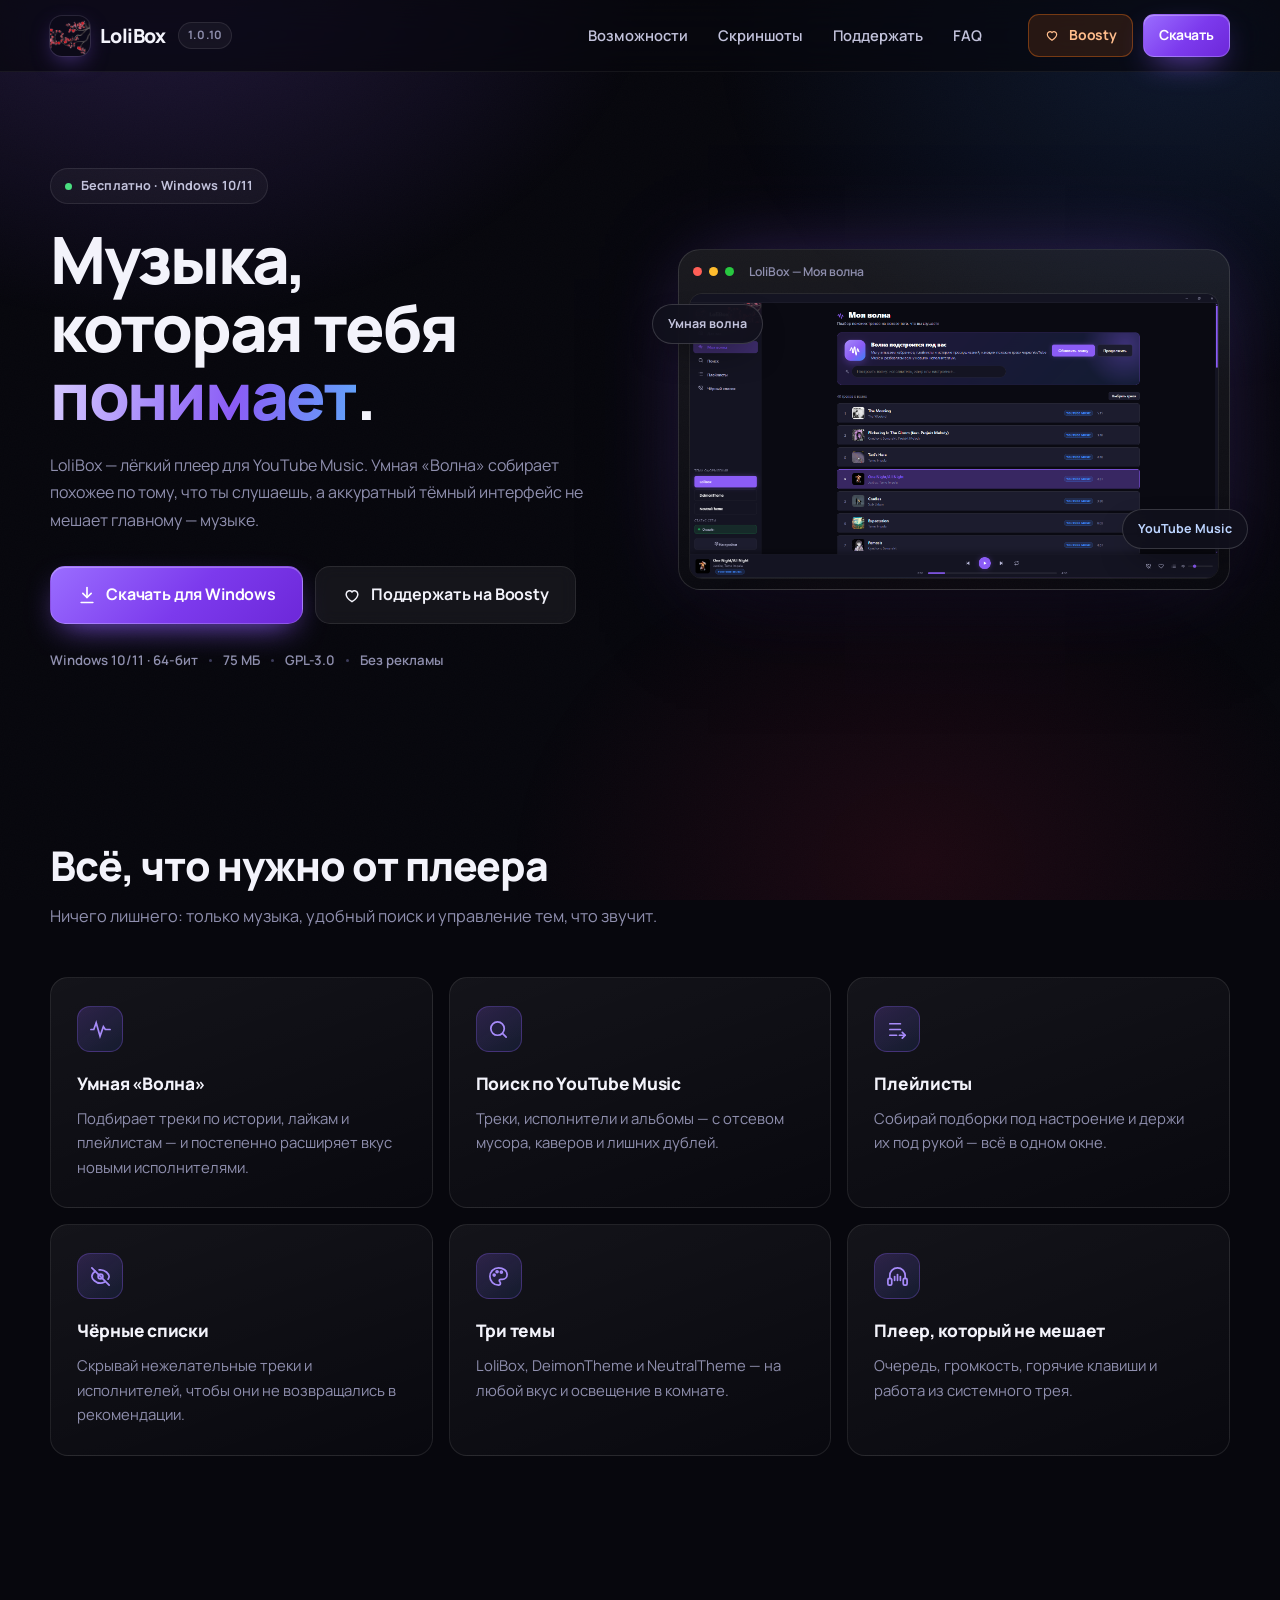
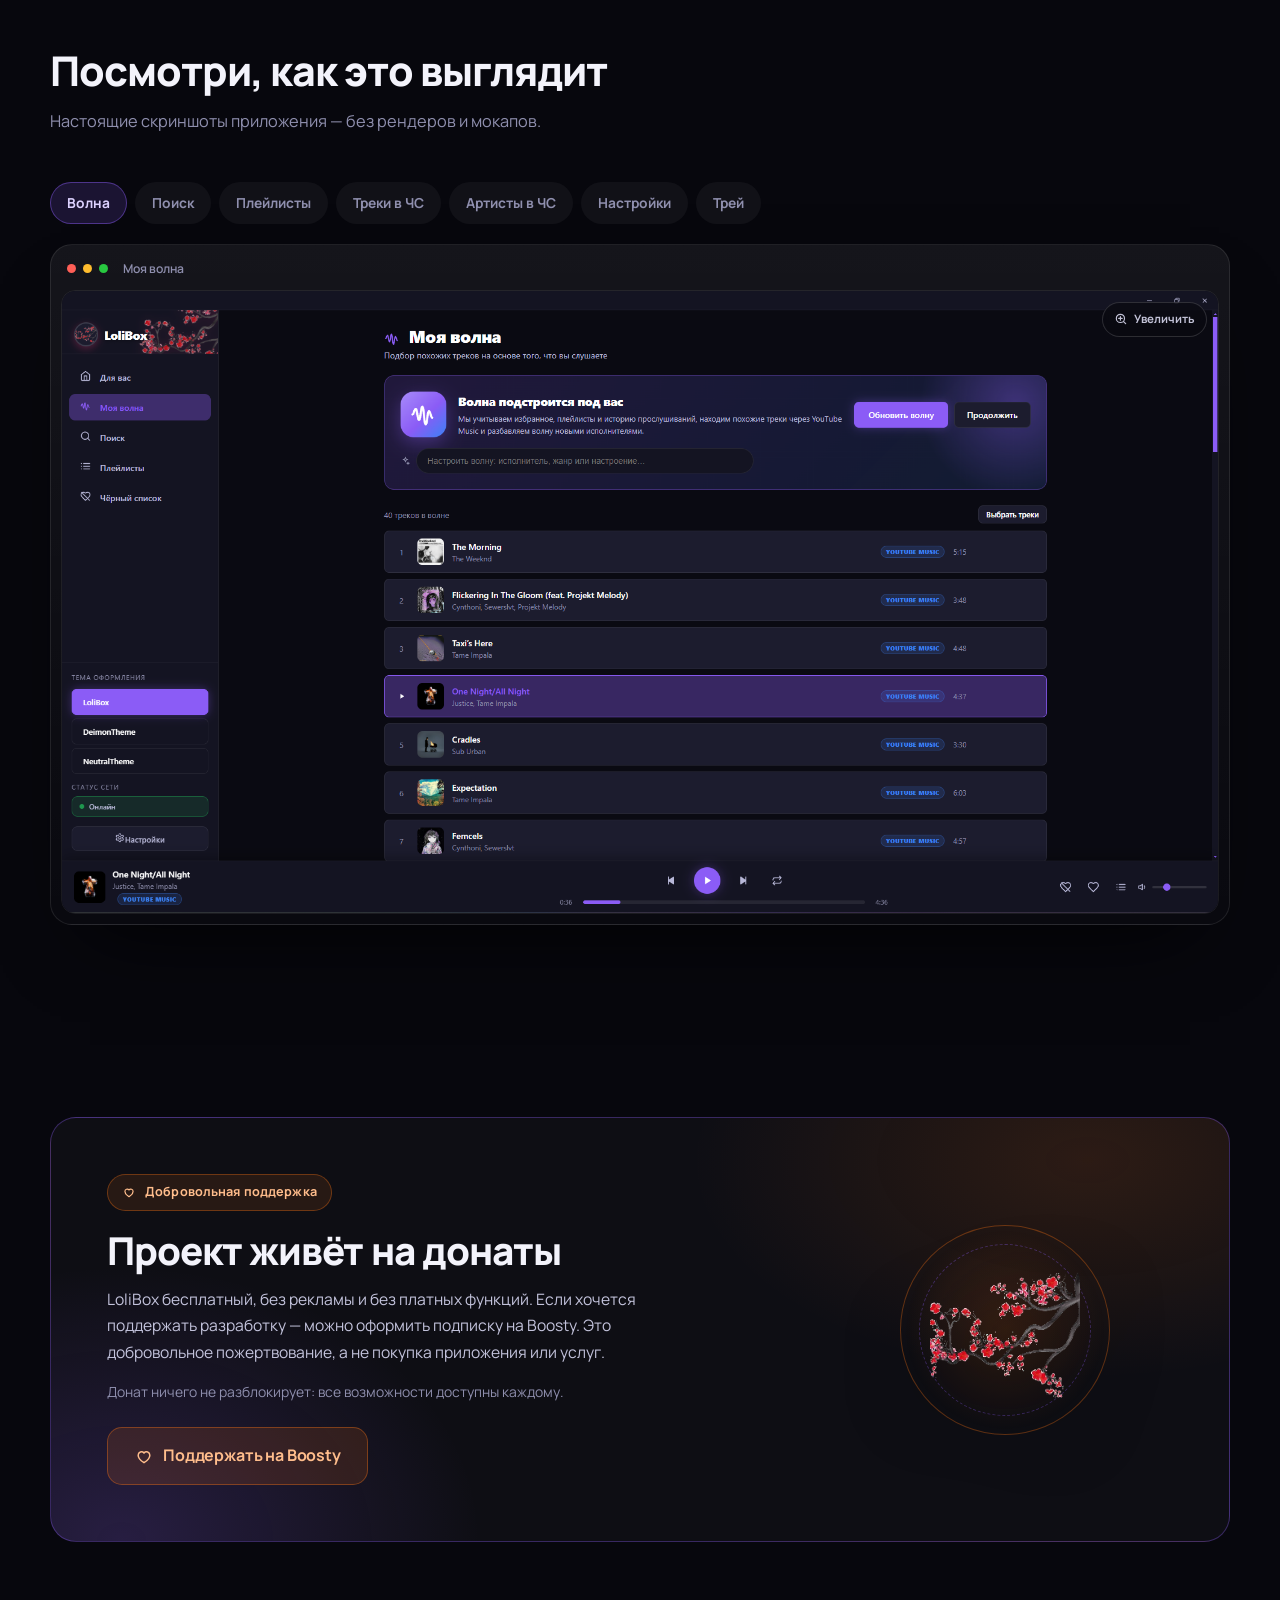
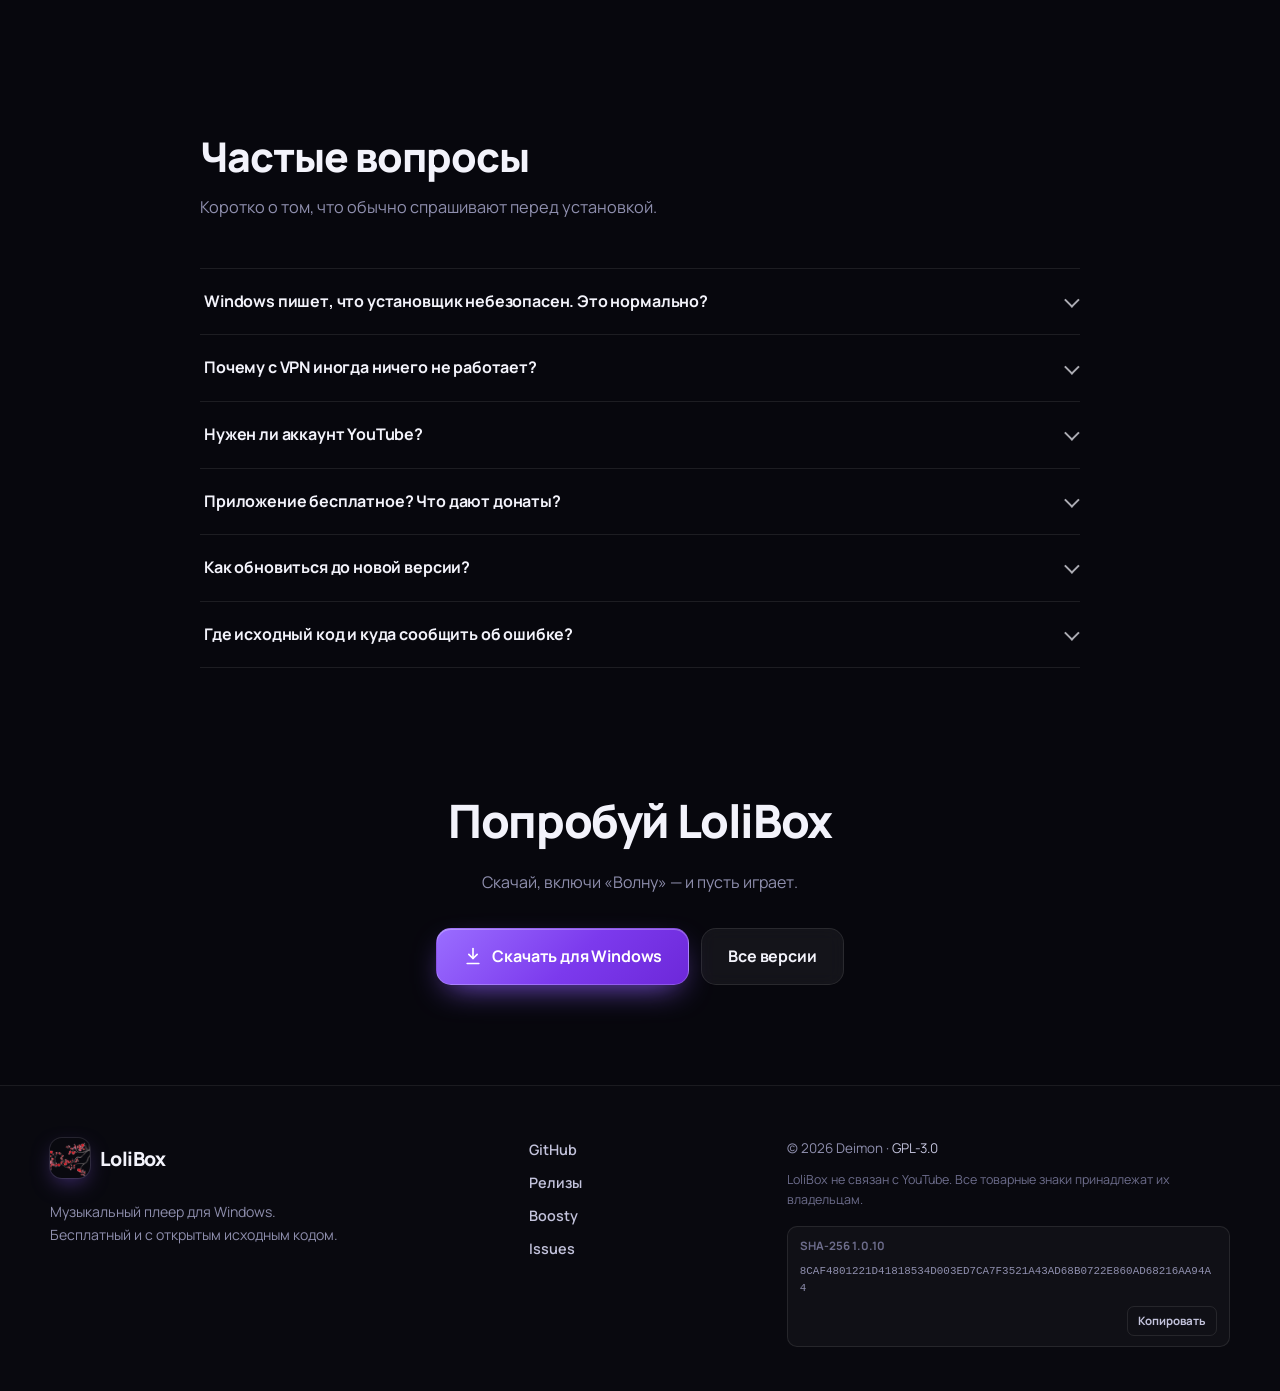
==== commit c0add396: "site: add tray showcase and beta/Telegram FAQ" ====
--- a/index.html
+++ b/index.html
@@ -8,20 +8,20 @@
   <meta name="theme-color" content="#08080f">
   <meta name="color-scheme" content="dark">
 
-  <link rel="canonical" href="https://lolibox.pages.dev/">
+  <link rel="canonical" href="https://deirmos.github.io/">
 
   <meta property="og:type" content="website">
   <meta property="og:site_name" content="LoliBox">
   <meta property="og:locale" content="ru_RU">
-  <meta property="og:url" content="https://lolibox.pages.dev/">
+  <meta property="og:url" content="https://deirmos.github.io/">
   <meta property="og:title" content="LoliBox — музыкальный плеер для Windows">
   <meta property="og:description" content="Бесплатный плеер для YouTube Music: умная «Волна», плейлисты, чёрные списки и тёмные темы.">
-  <meta property="og:image" content="https://lolibox.pages.dev/assets/og-image.png">
+  <meta property="og:image" content="https://deirmos.github.io/assets/og-image.png">
   <meta property="og:image:width" content="1200">
   <meta property="og:image:height" content="630">
   <meta property="og:image:alt" content="LoliBox — музыкальный плеер для Windows">
   <meta name="twitter:card" content="summary_large_image">
-  <meta name="twitter:image" content="https://lolibox.pages.dev/assets/og-image.png">
+  <meta name="twitter:image" content="https://deirmos.github.io/assets/og-image.png">
 
   <link rel="icon" href="favicon.ico" sizes="any">
   <link rel="apple-touch-icon" href="assets/apple-touch-icon.png">
@@ -191,6 +191,7 @@
           <button class="shot-tab" role="tab" aria-selected="false" data-shot="assets/screenshots/blacklist-tracks.png" data-title="Чёрный список — треки" data-alt="Чёрный список треков">Треки в ЧС</button>
           <button class="shot-tab" role="tab" aria-selected="false" data-shot="assets/screenshots/blacklist-artists.png" data-title="Чёрный список — исполнители" data-alt="Чёрный список исполнителей">Артисты в ЧС</button>
           <button class="shot-tab" role="tab" aria-selected="false" data-shot="assets/screenshots/settings.png" data-title="Настройки" data-alt="Экран настроек приложения">Настройки</button>
+          <button class="shot-tab" role="tab" aria-selected="false" data-shot="assets/screenshots/tray.png" data-title="Системный трей" data-alt="Попап системного трея LoliBox: обложка трека, прогресс, управление и громкость">Трей</button>
         </div>
 
         <figure class="shot-frame reveal">
@@ -281,8 +282,15 @@
             <summary>Приложение бесплатное? Что дают донаты?</summary>
             <p>
               Да, LoliBox бесплатный, а исходный код открыт под GPL-3.0.
-              Донаты — добровольная поддержка разработки. Они не открывают
-              дополнительные функции и ничего не ограничивают.
+              Донаты — добровольная поддержка разработки: они не открывают
+              платных функций и ничего не ограничивают в приложении.
+            </p>
+            <p>
+              А ещё у донатеров есть приятный бонус — ранний доступ к бета-версиям:
+              обычно за неделю или пару дней до релиза стабильной сборки.
+              Беты выкладываются в закрытом Telegram-канале, доступ в который
+              открывается вместе с подпиской на
+              <a href="https://boosty.to/de1mon" target="_blank" rel="noopener noreferrer">Boosty</a>.
             </p>
           </details>
 
@@ -300,7 +308,9 @@
               Код и история версий — на
               <a href="https://github.com/Deirmos/LoliBox" target="_blank" rel="noopener noreferrer">GitHub</a>.
               Об ошибках и пожеланиях лучше писать в
-              <a href="https://github.com/Deirmos/LoliBox/issues" target="_blank" rel="noopener noreferrer">Issues</a>.
+              <a href="https://github.com/Deirmos/LoliBox/issues" target="_blank" rel="noopener noreferrer">Issues</a>
+              или в
+              <a href="https://t.me/LoliBox_official" target="_blank" rel="noopener noreferrer">официальный Telegram-канал нашего плеера</a>.
             </p>
           </details>
         </div>
